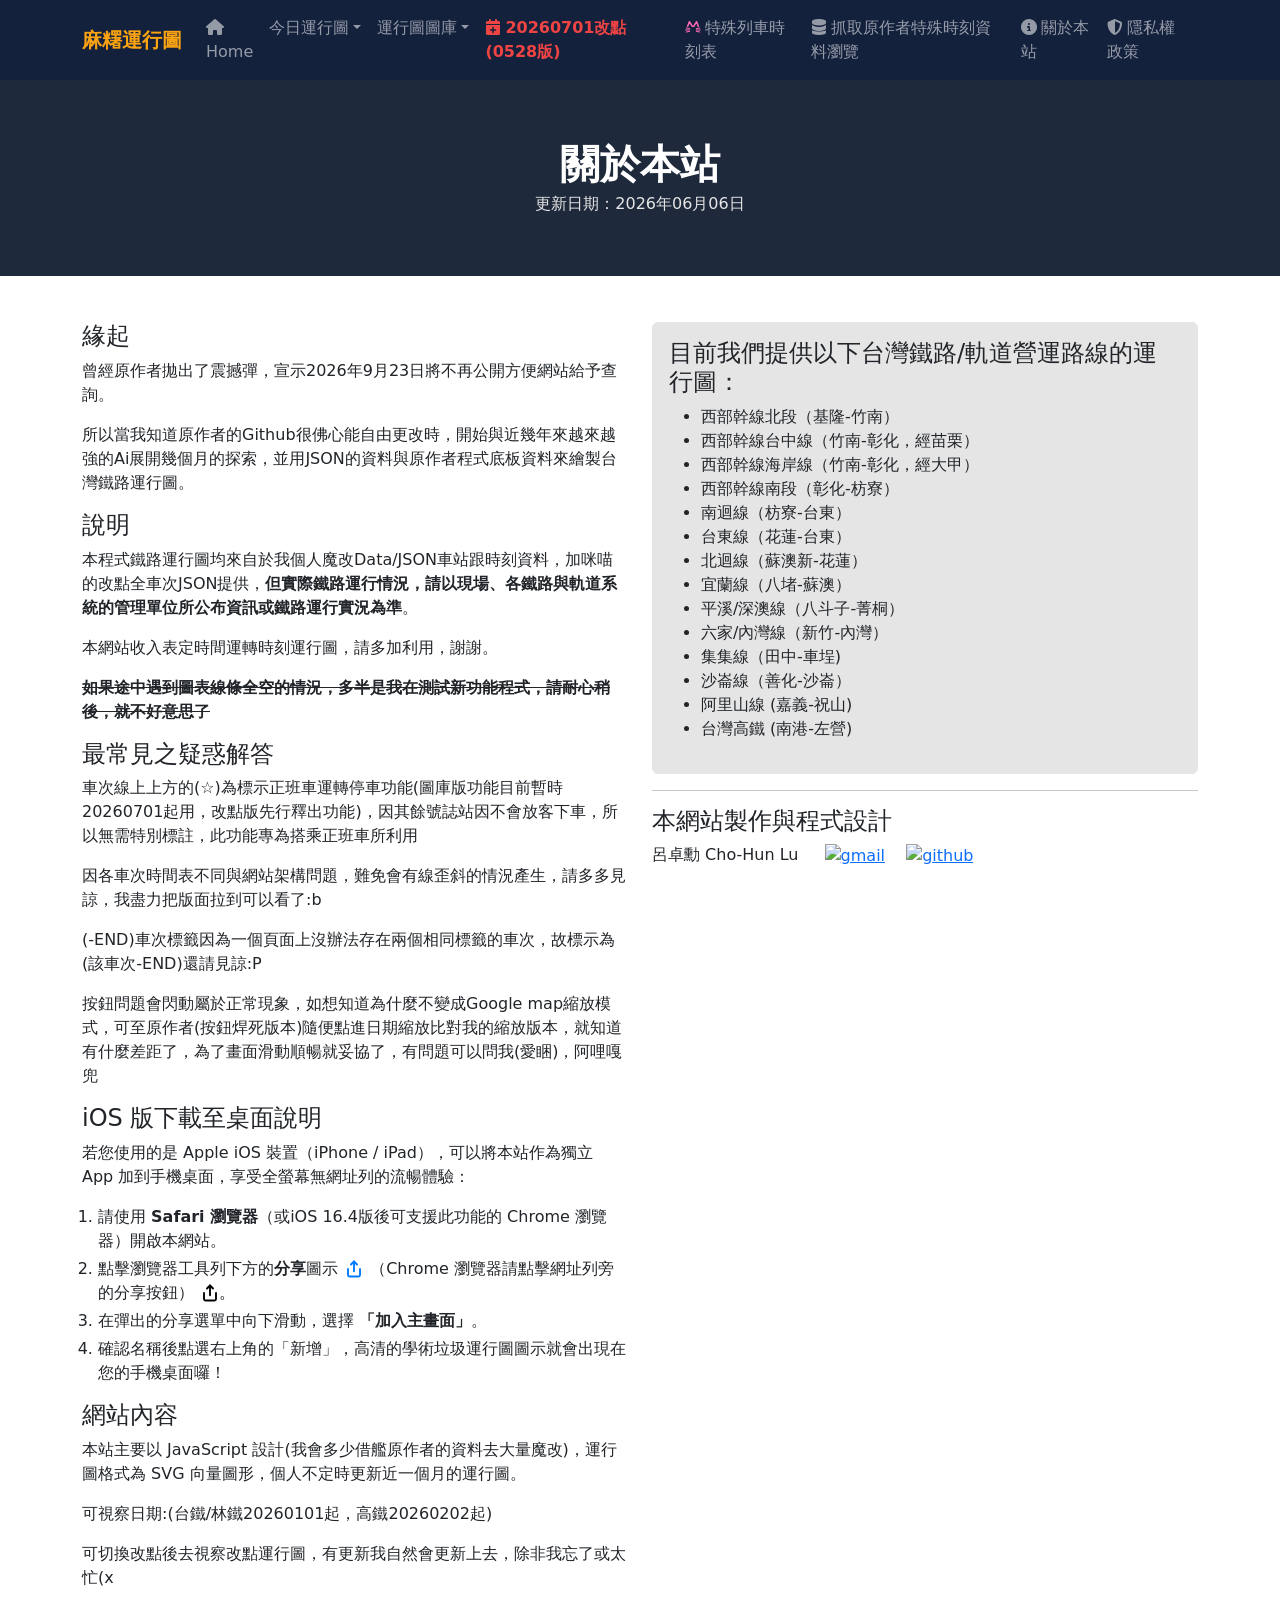
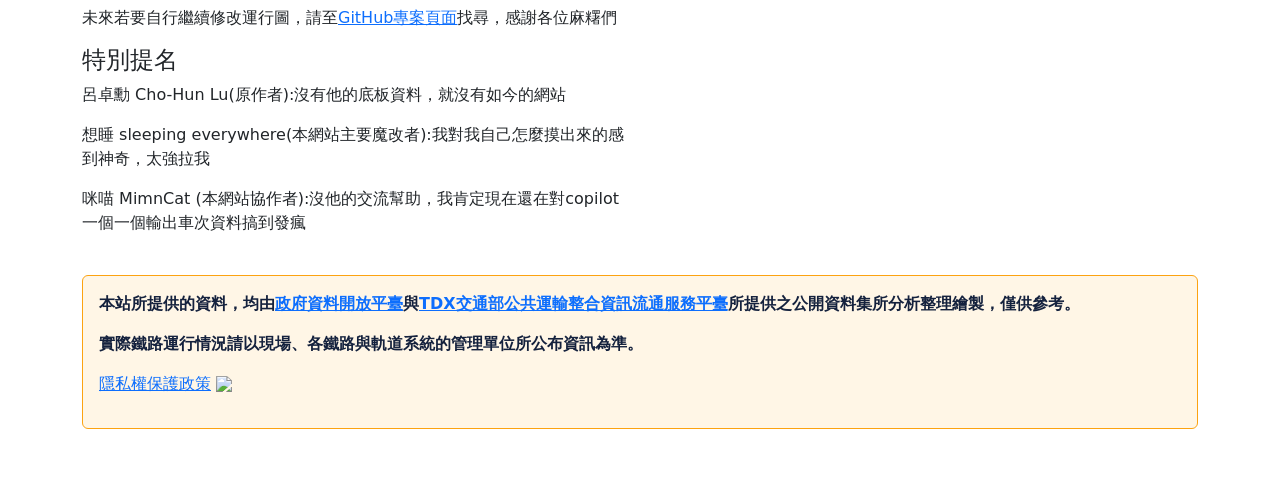
==== about.html @ 8df53e76 "關於本站修改" ====
<!DOCTYPE html>
<html lang="zh-tw">

<head>
    <title id="web_name"></title>
    <meta charset="UTF-8">
    <meta name="viewport" content="width=device-width, initial-scale=1.0">
    <meta name="description" content="" />
    <meta name="keywords" content="" />
    <meta name="robots" content="index,follow" />
    <meta name="author" content="呂卓勳 Cho Husn Lu" />
    <link rel="Shortcut Icon" type="image/x-icon" href="favicon.ico" />
    <link rel="stylesheet" href="https://cdn.jsdelivr.net/npm/bootstrap@5.3.3/dist/css/bootstrap.min.css">
    <link rel="stylesheet" href="https://cdnjs.cloudflare.com/ajax/libs/font-awesome/6.5.2/css/all.min.css">
    <link rel="stylesheet" href="css/web.css">

    <style>
        /* ==========================================
           🌟 首頁版面調整 (VS Code 完美樣式)
           ========================================== */
        
        /* 1. 修正深藍色區塊高度，讓它俐落不佔空間 */
        .hero-section {
            background-color: #1e293b; 
            color: white;
            padding: 60px 0; /* 完美控制上下高度 */
            margin-bottom: 30px;
        }

        /* 2. 區塊標題樣式優化 */
        .section-heading {
            color: #475569;
            border-bottom: 2px solid #e2e8f0;
            padding-bottom: 8px;
            margin-bottom: 16px;
            margin-top: 30px;
            font-size: 1.15rem;
            font-weight: bold;
        }

        /* 3. 卡片滑鼠移入時的浮動特效 */
        .line-card {
            transition: transform 0.2s ease, box-shadow 0.2s ease;
        }
        .line-card:hover {
            transform: translateY(-3px);
            box-shadow: 0 6px 12px rgba(0,0,0,0.1);
        }
    </style>
</head>

<body style="padding-top: 56px;">

    <navbar></navbar>

    <div class="hero-section">
        <div class="container text-center">
            <h1 class="fw-bold mb-1">關於本站</h1>
            <p class="text-muted mb-0">更新日期：2026年06月06日</p>
        </div>
    </div>

    <div class="container py-3 pb-5">
        <div class="row text-start">
            <div class="col-sm-6">
                <h4>緣起</h4>
                <p>曾經原作者拋出了震撼彈，宣示2026年9月23日將不再公開方便網站給予查詢。</p>
                <p>所以當我知道原作者的Github很佛心能自由更改時，開始與近幾年來越來越強的Ai展開幾個月的探索，並用JSON的資料與原作者程式底板資料來繪製台灣鐵路運行圖。</p>
                
                <h4>說明</h4>
                <p>本程式鐵路運行圖均來自於我個人魔改Data/JSON車站跟時刻資料，加咪喵的改點全車次JSON提供，<b>但實際鐵路運行情況，請以現場、各鐵路與軌道系統的管理單位所公布資訊或鐵路運行實況為準</b>。</p>
                <p>本網站收入表定時間運轉時刻運行圖，請多加利用，謝謝。</p> 
                <p><b><s>如果途中遇到圖表線條全空的情況，多半是我在測試新功能程式，請耐心稍後，就不好意思了</s></b></p> 
                
                <h4>最常見之疑惑解答</h4>
                <p>車次線上上方的(☆)為標示正班車運轉停車功能(圖庫版功能目前暫時20260701起用，改點版先行釋出功能)，因其餘號誌站因不會放客下車，所以無需特別標註，此功能專為搭乘正班車所利用<p>
                <p>因各車次時間表不同與網站架構問題，難免會有線歪斜的情況產生，請多多見諒，我盡力把版面拉到可以看了:b</p>
                <p>(-END)車次標籤因為一個頁面上沒辦法存在兩個相同標籤的車次，故標示為(該車次-END)還請見諒:P</p>
                <p>按鈕問題會閃動屬於正常現象，如想知道為什麼不變成Google map縮放模式，可至原作者(按鈕焊死版本)隨便點進日期縮放比對我的縮放版本，就知道有什麼差距了，為了畫面滑動順暢就妥協了，有問題可以問我(愛睏)，阿哩嘎兜</p>

                <h4>iOS 版下載至桌面說明</h4>
                <p>若您使用的是 Apple iOS 裝置（iPhone / iPad），可以將本站作為獨立 App 加到手機桌面，享受全螢幕無網址列的流暢體驗：</p>
                <ol class="ps-3 mb-3">
                    <li class="mb-1">請使用 <b>Safari 瀏覽器</b>（或iOS 16.4版後可支援此功能的 Chrome 瀏覽器）開啟本網站。</li>
                    <li class="mb-1">點擊瀏覽器工具列下方的<b>分享</b>圖示
                        <span style="color: #007AFF; margin: 0 2px;">
                            <svg xmlns="http://www.w3.org/2000/svg" width="18" height="18" viewBox="0 0 24 24" fill="none" stroke="currentColor" stroke-width="2.5" stroke-linecap="round" stroke-linejoin="round" style="vertical-align: text-bottom;">
                                <path d="M4 12v8a2 2 0 0 0 2 2h12a2 2 0 0 0 2-2v-8"></path>
                                <polyline points="16 6 12 2 8 6"></polyline>
                                <line x1="12" y1="2" x2="12" y2="15"></line>
                            </svg>
                        </span>（Chrome 瀏覽器請點擊網址列旁的分享按鈕）<span style="color: hsl(0, 0%, 0%); margin: 0 2px;">
                            <svg xmlns="http://www.w3.org/2000/svg" width="18" height="18" viewBox="0 0 24 24" fill="none" stroke="currentColor" stroke-width="2.5" stroke-linecap="round" stroke-linejoin="round" style="vertical-align: text-bottom;">
                                <path d="M4 12v8a2 2 0 0 0 2 2h12a2 2 0 0 0 2-2v-8"></path>
                                <polyline points="16 6 12 2 8 6"></polyline>
                                <line x1="12" y1="2" x2="12" y2="15"></line>
                            </svg>。
                    </li>
                    <li class="mb-1">在彈出的分享選單中向下滑動，選擇 <b>「加入主畫面」</b>。</li>
                    <li>確認名稱後點選右上角的「新增」，高清的學術垃圾運行圖圖示就會出現在您的手機桌面囉！</li>
                </ol>

                <h4>網站內容</h4>
                <p>本站主要以 JavaScript 設計(我會多少借艦原作者的資料去大量魔改)，運行圖格式為 SVG 向量圖形，個人不定時更新近一個月的運行圖。</p>
                <p>可視察日期:(台鐵/林鐵20260101起，高鐵20260202起)</p>
                <p>可切換改點後去視察改點運行圖，有更新我自然會更新上去，除非我忘了或太忙(x</p>
                <p>未來若要自行繼續修改運行圖，請至<a href="https://github.com/mochi-artist/artist/" target="_blank">GitHub專案頁面</a>找尋，感謝各位麻糬們</p>
                
                <h4>特別提名</h4>
                <p>呂卓勳 Cho-Hun Lu(原作者):沒有他的底板資料，就沒有如今的網站</p>
                <p>想睡 sleeping everywhere(本網站主要魔改者):我對我自己怎麼摸出來的感到神奇，太強拉我 </p>
                <p>咪喵 MimnCat (本網站協作者):沒他的交流幫助，我肯定現在還在對copilot一個一個輸出車次資料搞到發瘋 </p>
            </div>
            
            <div class="col-sm-6">
                <div class="border rounded p-3" style="background-color: #e5e5e5; border-color: #e5e5e5 !important;">
                    <h4>目前我們提供以下台灣鐵路/軌道營運路線的運行圖：</h4>
                    <ul>
                        <li>西部幹線北段（基隆-竹南）</li>
                        <li>西部幹線台中線（竹南-彰化，經苗栗）</li>
                        <li>西部幹線海岸線（竹南-彰化，經大甲）</li>
                        <li>西部幹線南段（彰化-枋寮）</li>
                        <li>南迴線（枋寮-台東）</li>
                        <li>台東線（花蓮-台東）</li>
                        <li>北迴線（蘇澳新-花蓮）</li>
                        <li>宜蘭線（八堵-蘇澳）</li>
                        <li>平溪/深澳線（八斗子-菁桐）</li>
                        <li>六家/內灣線（新竹-內灣）</li>
                        <li>集集線（田中-車埕)</li>
                        <li>沙崙線（善化-沙崙）</li>
                        <li>阿里山線 (嘉義-祝山)</li>
                        <li>台灣高鐵 (南港-左營)</li> 
                    </ul>
                </div>
                <hr>
                <h4>本網站製作與程式設計</h4>
                <p>呂卓勳 Cho-Hun Lu &emsp;
                    <a href="mailto:billy1125@gmail.com" target="_blank"><img src="images/gmail.png" alt="gmail" width="25"></a>&emsp;
                    <a href="https://github.com/billy1125" target="_blank"><img src="images/github.png" alt="github" width="25"></a>&emsp;
                </p>
            </div>
        </div>
        <br>
        <footer class="alert alert-warning" role="alert"></footer>
    </div>
</body>

<script src="https://ajax.googleapis.com/ajax/libs/jquery/3.7.1/jquery.min.js"></script>
<script src="https://cdn.jsdelivr.net/npm/bootstrap@5.3.3/dist/js/bootstrap.bundle.min.js"></script>
<script src="js/config.js"></script>

<script type="text/javascript">
    $(document).ready(function () {
        $('#web_name').append(web_name)
        $("meta[name='description']").attr("content", description)
        $("meta[name='keywords']").attr("content", keywords)
        $('footer').append(footer)
        $("navbar").load("navbar.html")
    })
</script>

</html>
---- css/web.css ----
.hero-section {
    padding: 3.5rem 1rem;
    margin-top: 1.5rem;
    background: #14213d;
}

.hero-section h1 {
    color: #ffffff;
}

.hero-section .text-muted {
    color: #e5e5e5 !important;
}

/* ── Navbar ── */
.navbar.navbar-dark {
    background-color: #14213d !important;
}

.navbar .navbar-brand {
    color: #fca311 !important;
    font-weight: 700;
}

.navbar .navbar-brand:hover {
    color: #e09200 !important;
}

.dropdown-item:hover,
.dropdown-item:focus {
    background-color: rgba(252, 163, 17, 0.12);
    color: #14213d;
}

.dropdown-menu {
    border-color: #e5e5e5;
}

hr.dropdown-divider {
    border-color: #e5e5e5;
}

/* ── Footer alert ── */
footer.alert-warning {
    background-color: rgba(252, 163, 17, 0.1);
    border-color: #fca311;
    color: #14213d;
}

/* ── Section heading ── */
.section-heading {
    display: flex;
    align-items: center;
    gap: 0.6rem;
    font-size: 0.9rem;
    font-weight: 700;
    letter-spacing: 0.05em;
    color: #14213d;
    text-transform: uppercase;
    margin: 2rem 0 0.75rem;
}

.section-heading::after {
    content: '';
    flex: 1;
    height: 1px;
    background: #e5e5e5;
}

/* ── Line cards (index.html) ── */
.line-card {
    border: 1px solid #e5e5e5;
    border-radius: 10px;
    box-shadow: 0 1px 4px rgba(0, 0, 0, 0.06);
    transition: transform 0.15s ease, box-shadow 0.15s ease;
    height: 100%;
}

.line-card:hover {
    transform: translateY(-3px);
    box-shadow: 0 6px 18px rgba(20, 33, 61, 0.15);
}

.line-card .card-body {
    padding: 0.85rem 0.85rem 0.5rem;
}

.line-name {
    font-weight: 600;
    font-size: 0.95rem;
    margin-bottom: 0.15rem;
    color: #14213d;
}

.line-stations {
    font-size: 0.75rem;
    color: #adb5bd;
    margin: 0;
}

.line-card .card-footer {
    background: transparent;
    border-top: 1px solid #e5e5e5;
    padding: 0.6rem 0.85rem;
    display: flex;
    gap: 0.4rem;
}

.btn-today {
    font-size: 0.8rem;
    padding: 0.3rem 0;
    background-color: #fca311;
    border-color: #fca311;
    color: #000000;
}

.btn-today:hover,
.btn-today:focus {
    background-color: #e09200;
    border-color: #e09200;
    color: #000000;
}

.btn-archive {
    font-size: 0.8rem;
    padding: 0.3rem 0;
    background-color: transparent;
    border-color: #14213d;
    color: #14213d;
}

.btn-archive:hover,
.btn-archive:focus {
    background-color: #14213d;
    border-color: #14213d;
    color: #ffffff;
}

/* ── Calendar (lines.html) ── */
.calendar-grid {
    display: grid;
    grid-template-columns: repeat(7, 1fr);
    gap: 4px;
    max-width: 420px;
    margin: 0 auto 0.5rem;
}

.cal-weekday {
    font-size: 0.78rem;
    font-weight: 700;
    color: #14213d;
    text-align: center;
    padding: 4px 0 8px;
}

.cal-day {
    display: flex;
    align-items: center;
    justify-content: center;
    height: 52px;
}

.cal-link {
    display: flex;
    align-items: center;
    justify-content: center;
    width: 42px;
    height: 42px;
    border-radius: 50%;
    background: #fca311;
    color: #000000;
    font-weight: 600;
    font-size: 0.88rem;
    text-decoration: none;
    transition: background 0.15s, color 0.15s;
}

.cal-link:hover {
    background: #e09200;
    color: #000000;
}

.cal-no-data {
    font-size: 0.88rem;
    color: #adb5bd;
}

.cal-link.is-today {
    background: #14213d;
    color: #ffffff;
}

.cal-link.is-today:hover {
    background: #1d2d4f;
    color: #ffffff;
}

.cal-no-data.is-today {
    display: flex;
    align-items: center;
    justify-content: center;
    width: 42px;
    height: 42px;
    border-radius: 50%;
    background: #14213d;
    color: #ffffff;
    font-weight: 600;
    font-size: 0.88rem;
}

/* Bootstrap 5 移除了 .jumbotron，補回相同樣式 */
.jumbotron {
    padding: 4rem 2rem;
    margin-bottom: 2rem;
    background-color: #e9ecef;
    border-radius: 0.3rem;
}
@media (min-width: 576px) {
    .jumbotron {
        padding: 6rem 6rem;
    }
}

#search_form {
    z-index: 10;
    position: fixed;
    /*固定在網頁上不隨卷軸移動，若要隨卷軸移動用absolute*/
    bottom: 1%;
    /*設置垂直位置*/
    left: 1%;
    /*設置水平位置，依所放的內容多寡需要自行手動調整*/
    background: #F9FFE87F;
    /*背景顏色*/
    padding: 10px 20px;
    border-radius: 5px;
    /*圓角*/
    -moz-border-radius: 5px;
    -webkit-border-radius: 5px;
    width: 100%;
}

.popup {
    position: fixed;
    top: 0;
    left: 0;
    width: 100%;
    height: 100%;
    z-index: 16;
    display: -ms-flexbox;
    display: flex;
    -ms-flex-align: center;
    align-items: center;


    background-color: #000000;
    /* filter: alter(opacity=10); */
    opacity: 0.5;
}

.msg {
    width: 100%;
    max-width: 500px;
    padding: 15px;
    margin: auto;
    z-index: 16;

}
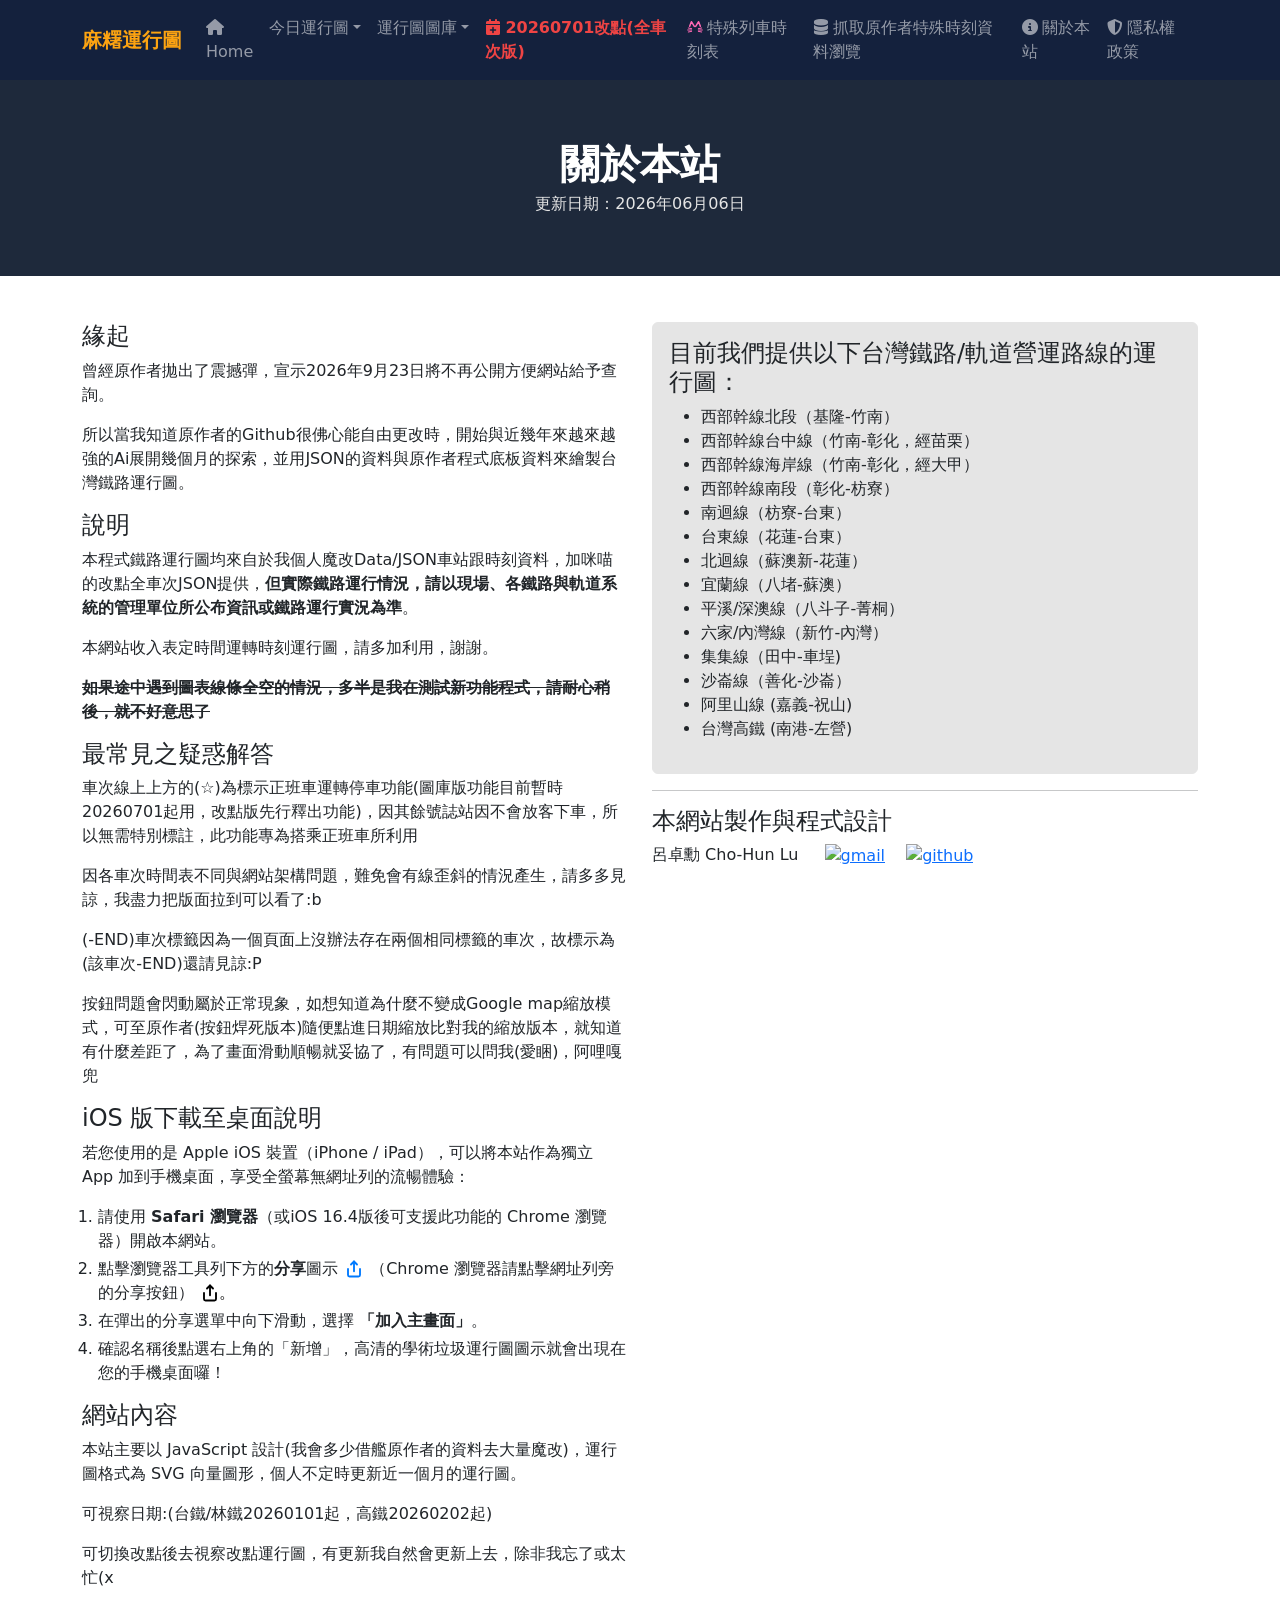
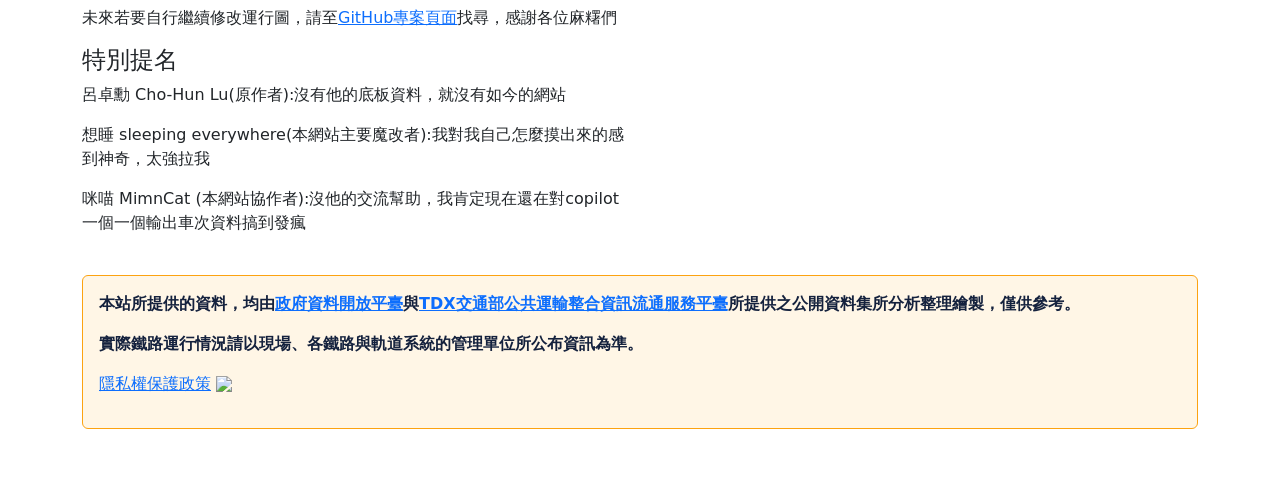
==== commit f8a523f8: "關於本站修改 Replaced favicon link with new icon links." ====
--- a/about.html
+++ b/about.html
@@ -9,7 +9,8 @@
     <meta name="keywords" content="" />
     <meta name="robots" content="index,follow" />
     <meta name="author" content="呂卓勳 Cho Husn Lu" />
-    <link rel="Shortcut Icon" type="image/x-icon" href="favicon.ico" />
+    <link rel="icon" type="image/jpeg" href="icons/mochi.jpg" />
+    <link rel="apple-touch-icon" href="icons/icon-192.png">
     <link rel="stylesheet" href="https://cdn.jsdelivr.net/npm/bootstrap@5.3.3/dist/css/bootstrap.min.css">
     <link rel="stylesheet" href="https://cdnjs.cloudflare.com/ajax/libs/font-awesome/6.5.2/css/all.min.css">
     <link rel="stylesheet" href="css/web.css">
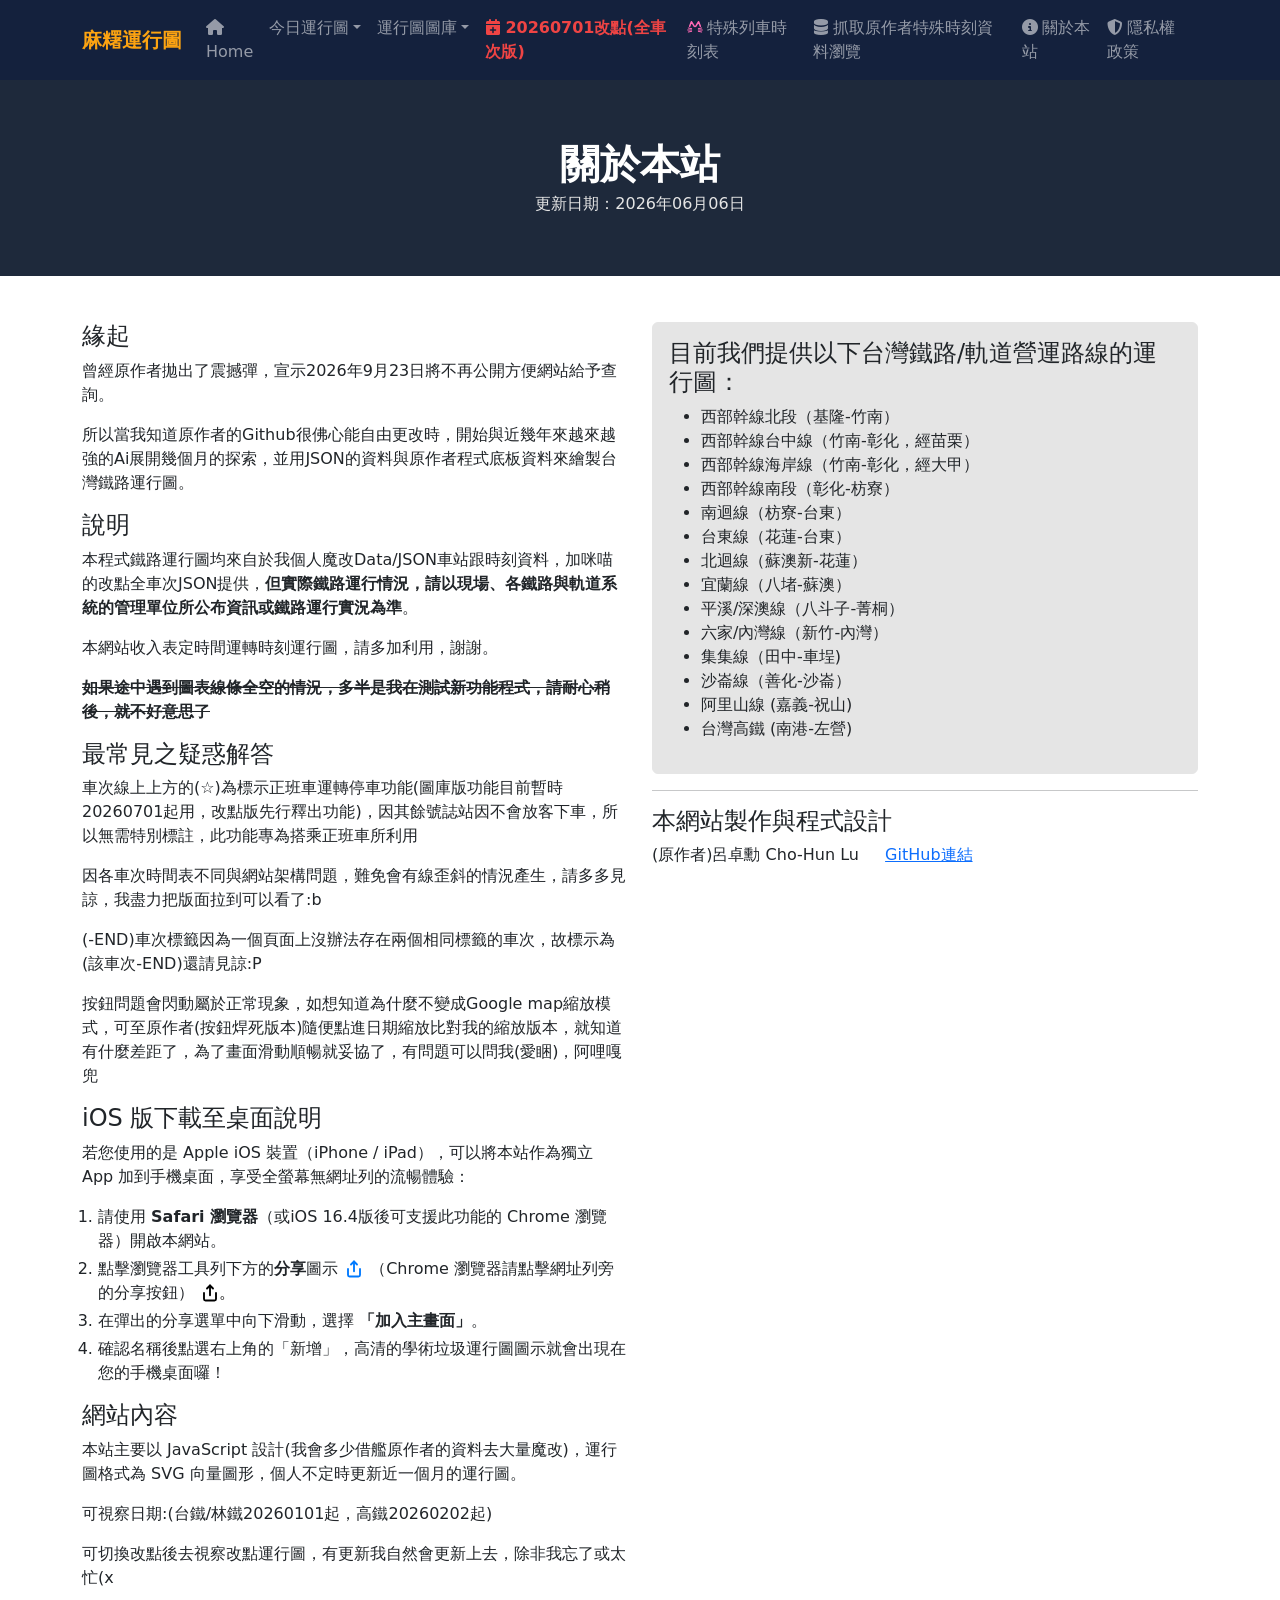
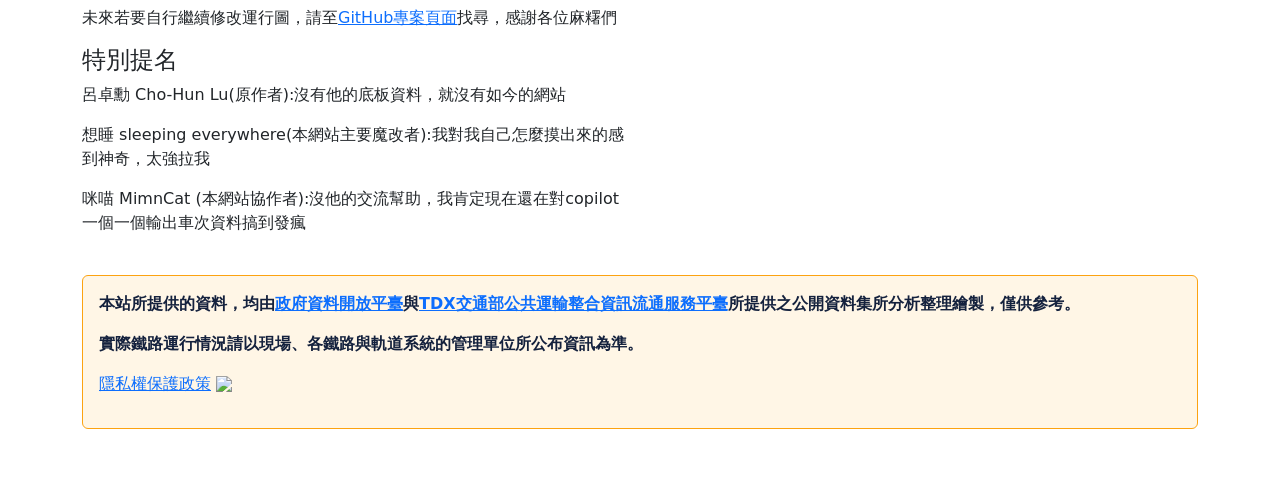
==== commit da798e8b: "關於本站修改" ====
--- a/about.html
+++ b/about.html
@@ -135,9 +135,8 @@
                 </div>
                 <hr>
                 <h4>本網站製作與程式設計</h4>
-                <p>呂卓勳 Cho-Hun Lu &emsp;
-                    <a href="mailto:billy1125@gmail.com" target="_blank"><img src="images/gmail.png" alt="gmail" width="25"></a>&emsp;
-                    <a href="https://github.com/billy1125" target="_blank"><img src="images/github.png" alt="github" width="25"></a>&emsp;
+                <p>(原作者)呂卓勳 Cho-Hun Lu &emsp;
+                    <a href="https://github.com/billy1125/billy1125.github.io" target="_blank">GitHub連結</a>
                 </p>
             </div>
         </div>
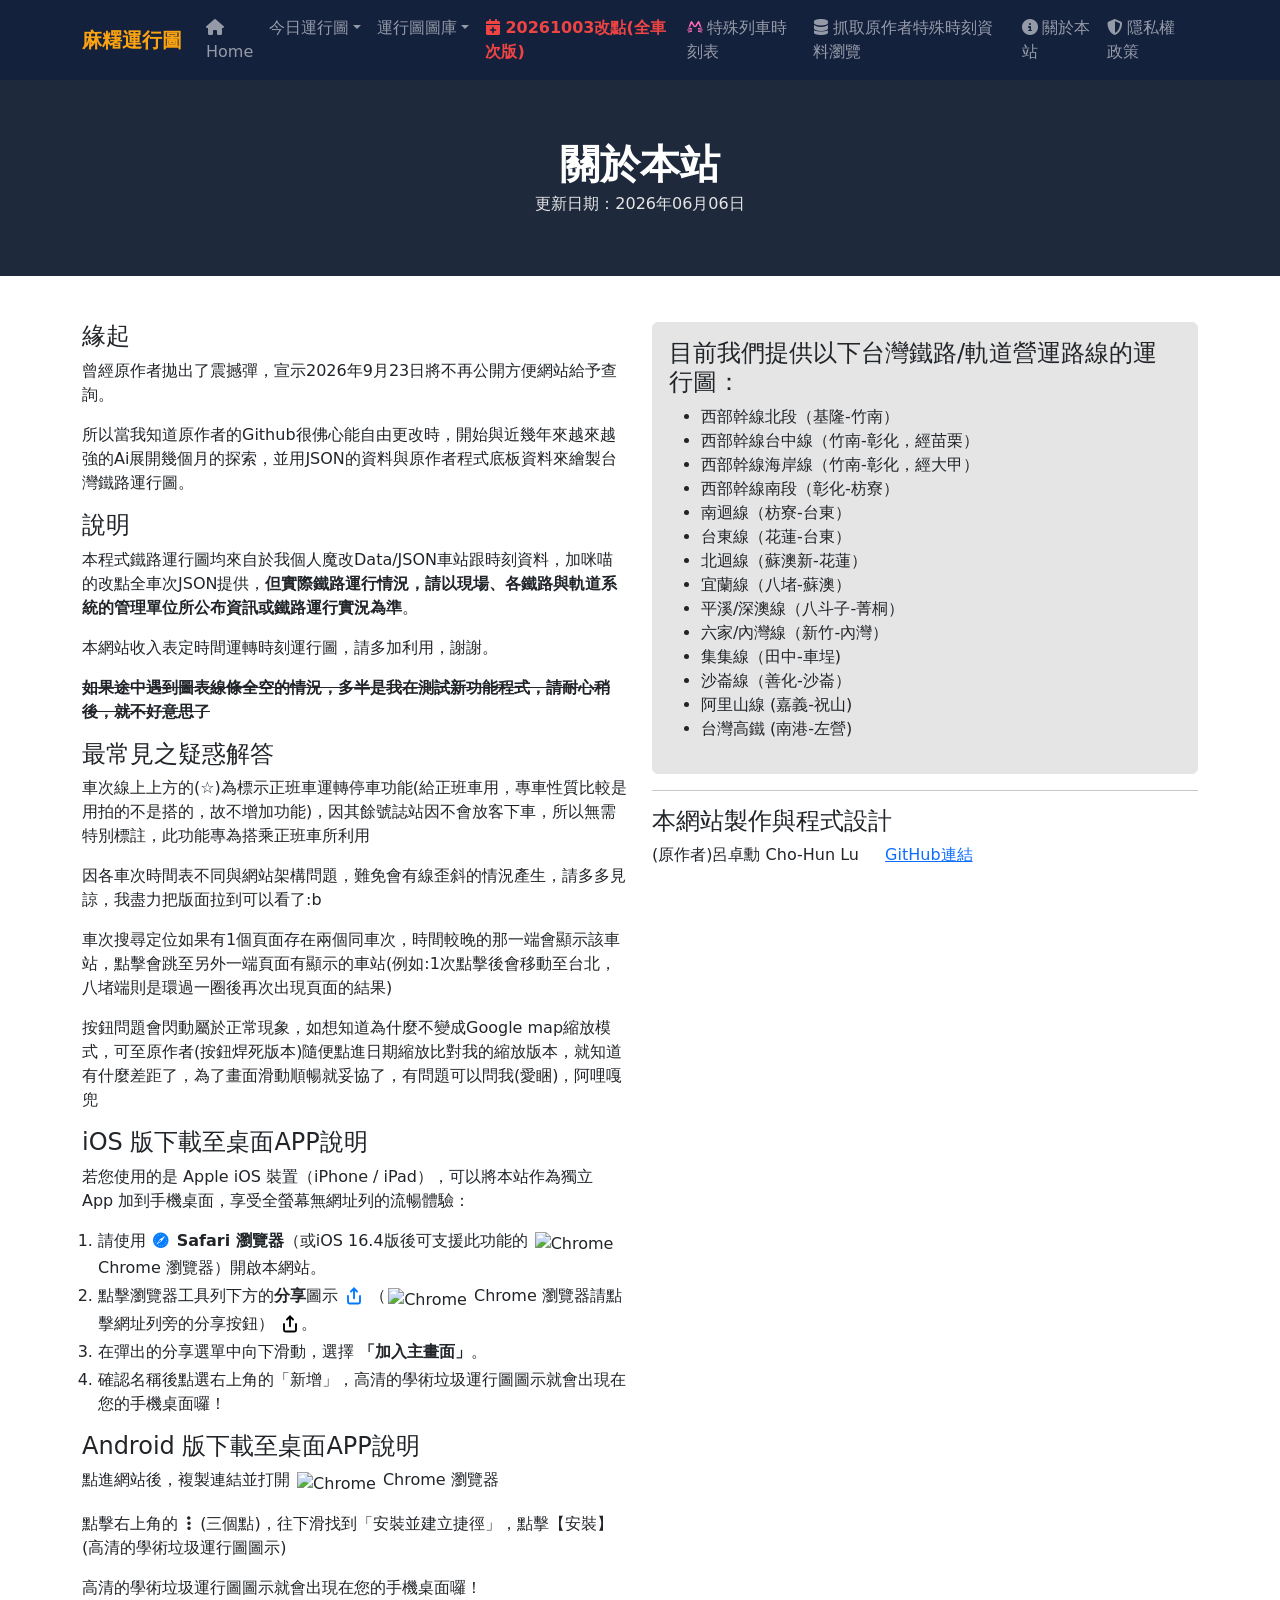
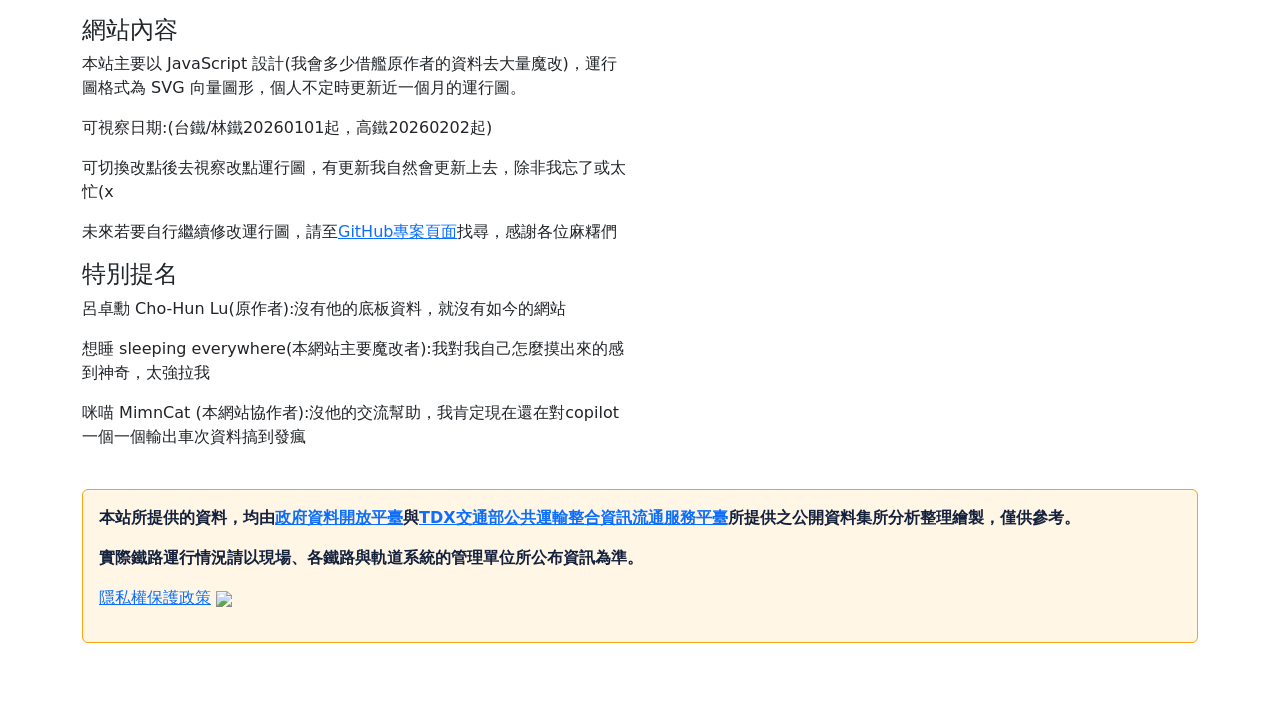
==== commit cb5b3cb8: "關於本站修改" ====
--- a/about.html
+++ b/about.html
@@ -74,32 +74,37 @@
                 <p><b><s>如果途中遇到圖表線條全空的情況，多半是我在測試新功能程式，請耐心稍後，就不好意思了</s></b></p> 
                 
                 <h4>最常見之疑惑解答</h4>
-                <p>車次線上上方的(☆)為標示正班車運轉停車功能(圖庫版功能目前暫時20260701起用，改點版先行釋出功能)，因其餘號誌站因不會放客下車，所以無需特別標註，此功能專為搭乘正班車所利用<p>
+                <p>車次線上上方的(☆)為標示正班車運轉停車功能(給正班車用，專車性質比較是用拍的不是搭的，故不增加功能)，因其餘號誌站因不會放客下車，所以無需特別標註，此功能專為搭乘正班車所利用<p>
                 <p>因各車次時間表不同與網站架構問題，難免會有線歪斜的情況產生，請多多見諒，我盡力把版面拉到可以看了:b</p>
-                <p>(-END)車次標籤因為一個頁面上沒辦法存在兩個相同標籤的車次，故標示為(該車次-END)還請見諒:P</p>
+                <p>車次搜尋定位如果有1個頁面存在兩個同車次，時間較晚的那一端會顯示該車站，點擊會跳至另外一端頁面有顯示的車站(例如:1次點擊後會移動至台北，八堵端則是環過一圈後再次出現頁面的結果)</p>
                 <p>按鈕問題會閃動屬於正常現象，如想知道為什麼不變成Google map縮放模式，可至原作者(按鈕焊死版本)隨便點進日期縮放比對我的縮放版本，就知道有什麼差距了，為了畫面滑動順暢就妥協了，有問題可以問我(愛睏)，阿哩嘎兜</p>
 
-                <h4>iOS 版下載至桌面說明</h4>
-                <p>若您使用的是 Apple iOS 裝置（iPhone / iPad），可以將本站作為獨立 App 加到手機桌面，享受全螢幕無網址列的流暢體驗：</p>
-                <ol class="ps-3 mb-3">
-                    <li class="mb-1">請使用 <b>Safari 瀏覽器</b>（或iOS 16.4版後可支援此功能的 Chrome 瀏覽器）開啟本網站。</li>
-                    <li class="mb-1">點擊瀏覽器工具列下方的<b>分享</b>圖示
-                        <span style="color: #007AFF; margin: 0 2px;">
-                            <svg xmlns="http://www.w3.org/2000/svg" width="18" height="18" viewBox="0 0 24 24" fill="none" stroke="currentColor" stroke-width="2.5" stroke-linecap="round" stroke-linejoin="round" style="vertical-align: text-bottom;">
-                                <path d="M4 12v8a2 2 0 0 0 2 2h12a2 2 0 0 0 2-2v-8"></path>
-                                <polyline points="16 6 12 2 8 6"></polyline>
-                                <line x1="12" y1="2" x2="12" y2="15"></line>
-                            </svg>
-                        </span>（Chrome 瀏覽器請點擊網址列旁的分享按鈕）<span style="color: hsl(0, 0%, 0%); margin: 0 2px;">
-                            <svg xmlns="http://www.w3.org/2000/svg" width="18" height="18" viewBox="0 0 24 24" fill="none" stroke="currentColor" stroke-width="2.5" stroke-linecap="round" stroke-linejoin="round" style="vertical-align: text-bottom;">
-                                <path d="M4 12v8a2 2 0 0 0 2 2h12a2 2 0 0 0 2-2v-8"></path>
-                                <polyline points="16 6 12 2 8 6"></polyline>
-                                <line x1="12" y1="2" x2="12" y2="15"></line>
-                            </svg>。
-                    </li>
-                    <li class="mb-1">在彈出的分享選單中向下滑動，選擇 <b>「加入主畫面」</b>。</li>
-                    <li>確認名稱後點選右上角的「新增」，高清的學術垃圾運行圖圖示就會出現在您的手機桌面囉！</li>
-                </ol>
+                <h4>iOS 版下載至桌面APP說明</h4>
+<p>若您使用的是 Apple iOS 裝置（iPhone / iPad），可以將本站作為獨立 App 加到手機桌面，享受全螢幕無網址列的流暢體驗：</p>
+<ol class="ps-3 mb-3">
+    <li class="mb-1">請使用 <b><i class="fa-brands fa-safari" style="color: #007AFF; margin: 0 2px;"></i> Safari 瀏覽器</b>（或iOS 16.4版後可支援此功能的 <img src="https://upload.wikimedia.org/wikipedia/commons/e/e1/Google_Chrome_icon_%28February_2022%29.svg" alt="Chrome" style="width: 1.2em; height: 1.2em; vertical-align: -0.2em; margin: 0 2px;"> Chrome 瀏覽器）開啟本網站。</li>
+    <li class="mb-1">點擊瀏覽器工具列下方的<b>分享</b>圖示
+        <span style="color: #007AFF; margin: 0 2px;">
+            <svg xmlns="http://www.w3.org/2000/svg" width="18" height="18" viewBox="0 0 24 24" fill="none" stroke="currentColor" stroke-width="2.5" stroke-linecap="round" stroke-linejoin="round" style="vertical-align: text-bottom;">
+                <path d="M4 12v8a2 2 0 0 0 2 2h12a2 2 0 0 0 2-2v-8"></path>
+                <polyline points="16 6 12 2 8 6"></polyline>
+                <line x1="12" y1="2" x2="12" y2="15"></line>
+            </svg>
+        </span>（<img src="https://upload.wikimedia.org/wikipedia/commons/e/e1/Google_Chrome_icon_%28February_2022%29.svg" alt="Chrome" style="width: 1.2em; height: 1.2em; vertical-align: -0.2em; margin: 0 2px;"> Chrome 瀏覽器請點擊網址列旁的分享按鈕）<span style="color: hsl(0, 0%, 0%); margin: 0 2px;">
+            <svg xmlns="http://www.w3.org/2000/svg" width="18" height="18" viewBox="0 0 24 24" fill="none" stroke="currentColor" stroke-width="2.5" stroke-linecap="round" stroke-linejoin="round" style="vertical-align: text-bottom;">
+                <path d="M4 12v8a2 2 0 0 0 2 2h12a2 2 0 0 0 2-2v-8"></path>
+                <polyline points="16 6 12 2 8 6"></polyline>
+                <line x1="12" y1="2" x2="12" y2="15"></line>
+            </svg></span>。
+    </li>
+    <li class="mb-1">在彈出的分享選單中向下滑動，選擇 <b>「加入主畫面」</b>。</li>
+    <li>確認名稱後點選右上角的「新增」，高清的學術垃圾運行圖圖示就會出現在您的手機桌面囉！</li>
+</ol>
+
+                <h4>Android 版下載至桌面APP說明</h4>
+<p>點進網站後，複製連結並打開 <img src="https://upload.wikimedia.org/wikipedia/commons/e/e1/Google_Chrome_icon_%28February_2022%29.svg" alt="Chrome" style="width: 1.2em; height: 1.2em; vertical-align: -0.2em; margin: 0 2px;"> Chrome 瀏覽器</p>
+<p>點擊右上角的 <i class="fa-solid fa-ellipsis-vertical" style="margin: 0 4px;"></i> (三個點)，往下滑找到「安裝並建立捷徑」，點擊【安裝】(高清的學術垃圾運行圖圖示)</p>
+<p>高清的學術垃圾運行圖圖示就會出現在您的手機桌面囉！</p>
 
                 <h4>網站內容</h4>
                 <p>本站主要以 JavaScript 設計(我會多少借艦原作者的資料去大量魔改)，運行圖格式為 SVG 向量圖形，個人不定時更新近一個月的運行圖。</p>
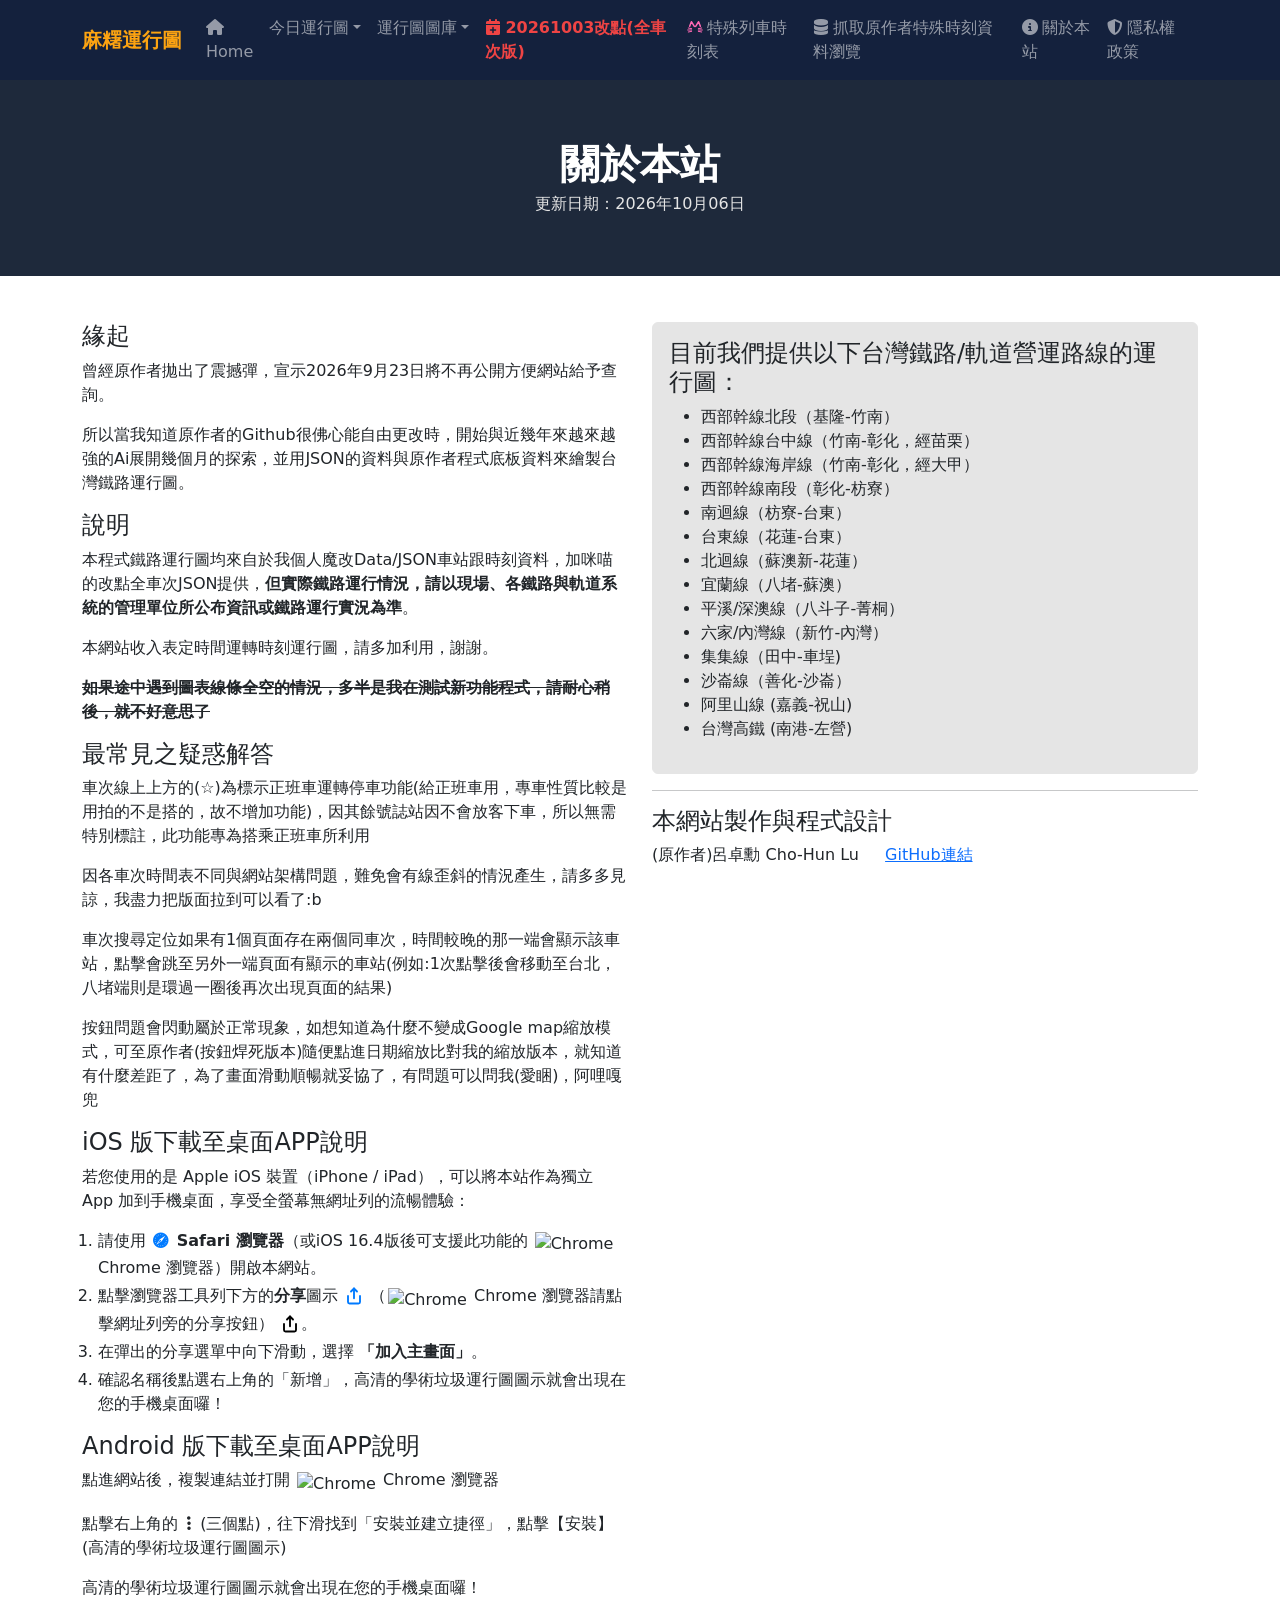
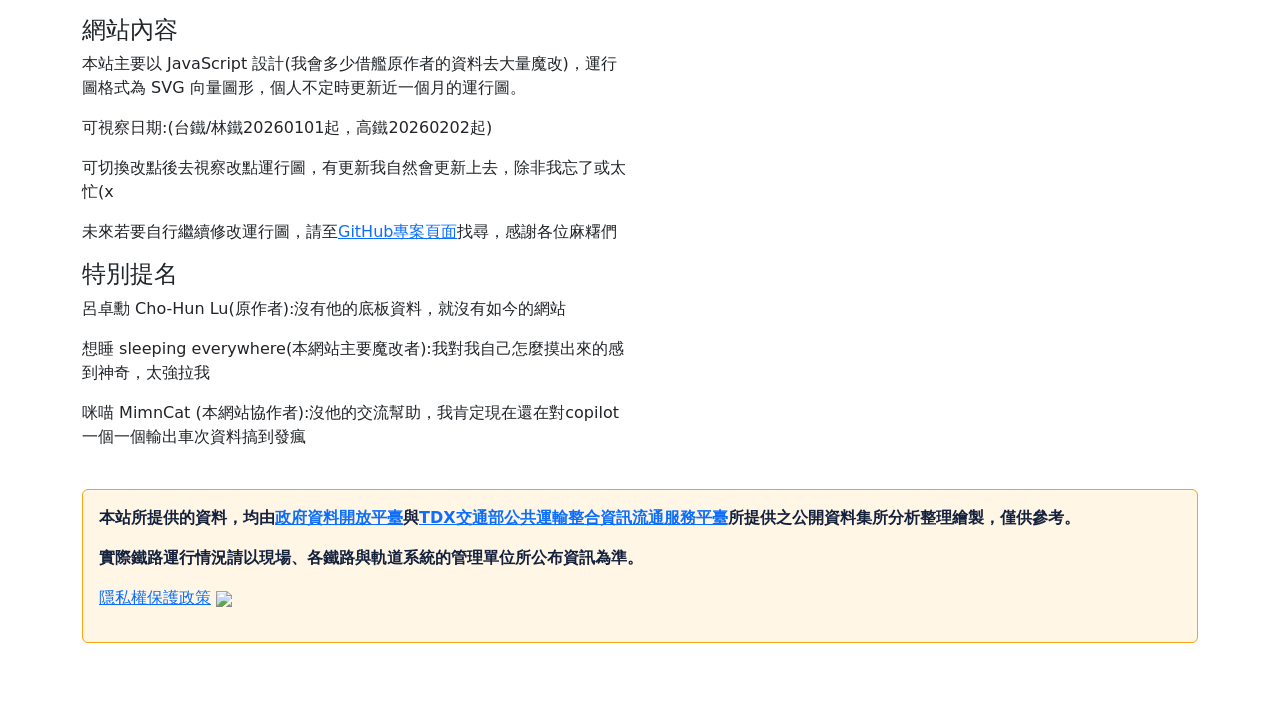
==== commit 995917a1: "關於本站修改" ====
--- a/about.html
+++ b/about.html
@@ -57,7 +57,7 @@
     <div class="hero-section">
         <div class="container text-center">
             <h1 class="fw-bold mb-1">關於本站</h1>
-            <p class="text-muted mb-0">更新日期：2026年06月06日</p>
+            <p class="text-muted mb-0">更新日期：2026年10月06日</p>
         </div>
     </div>
 
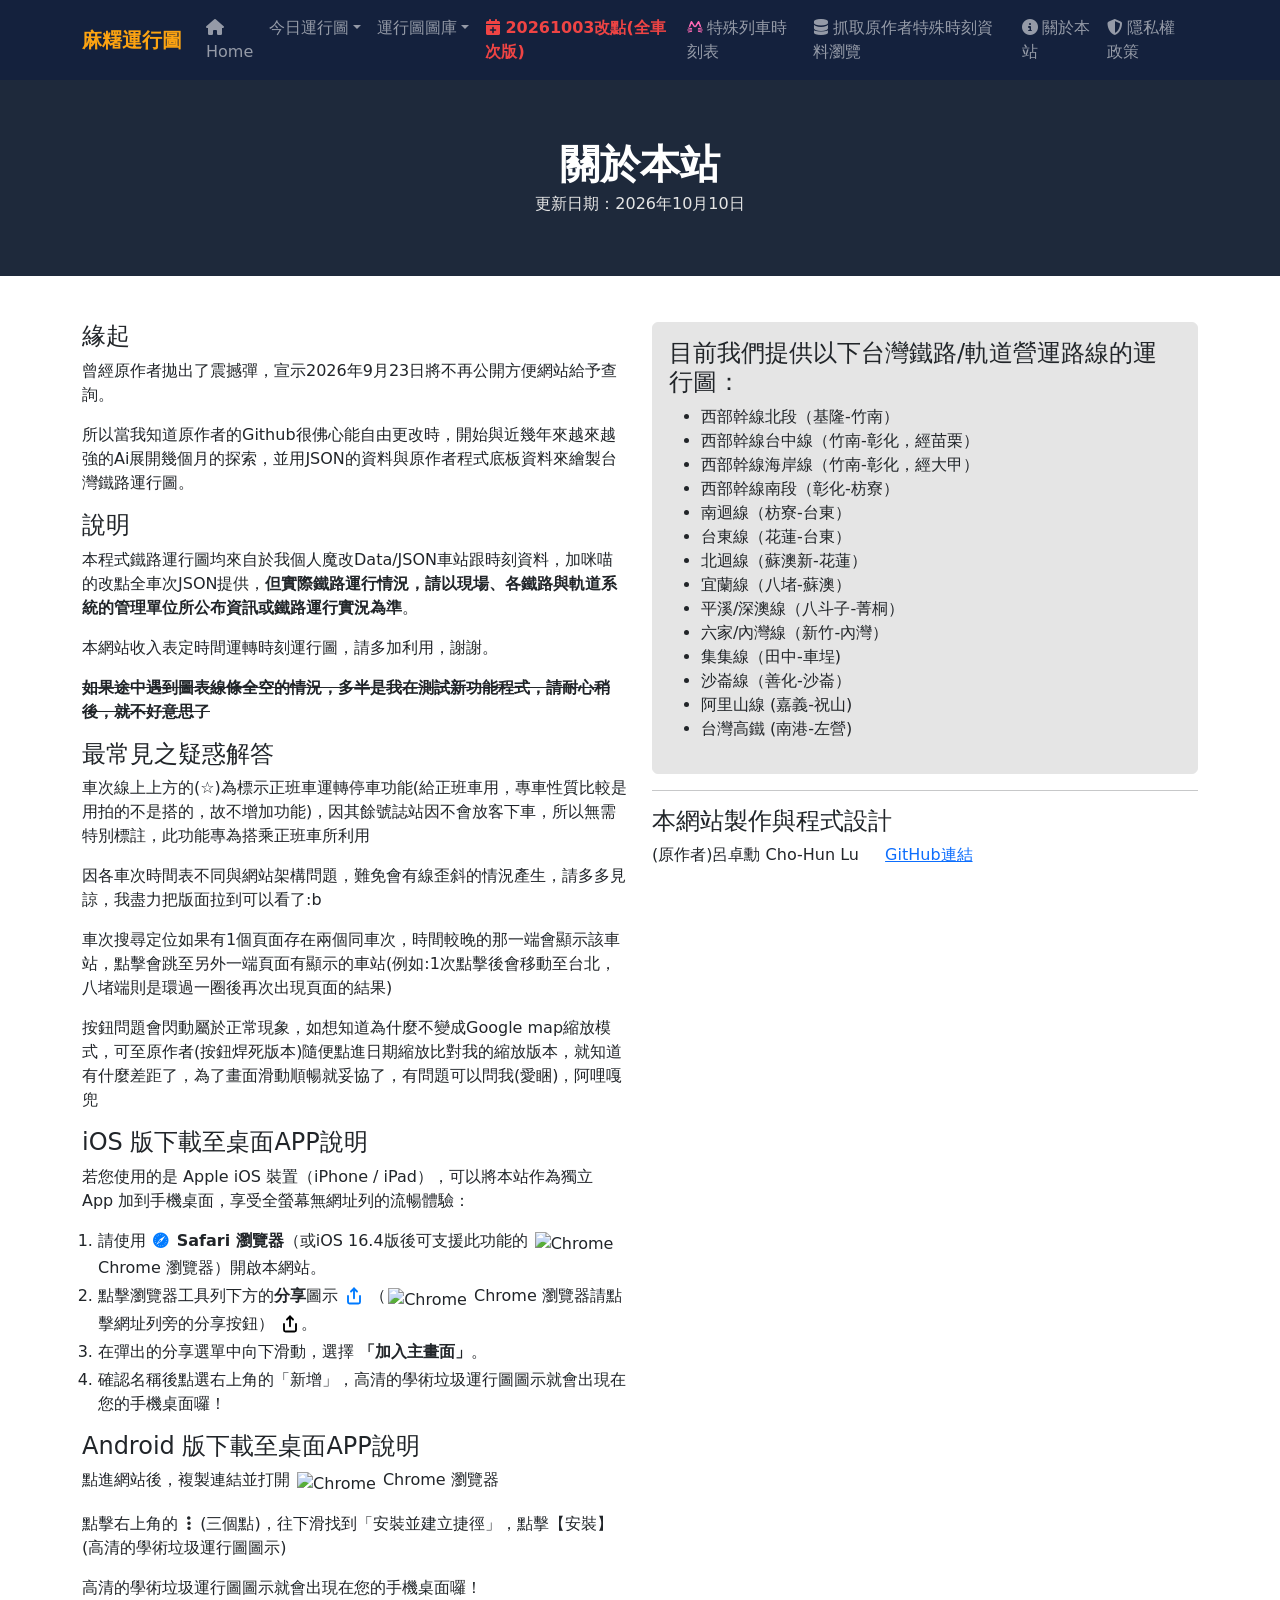
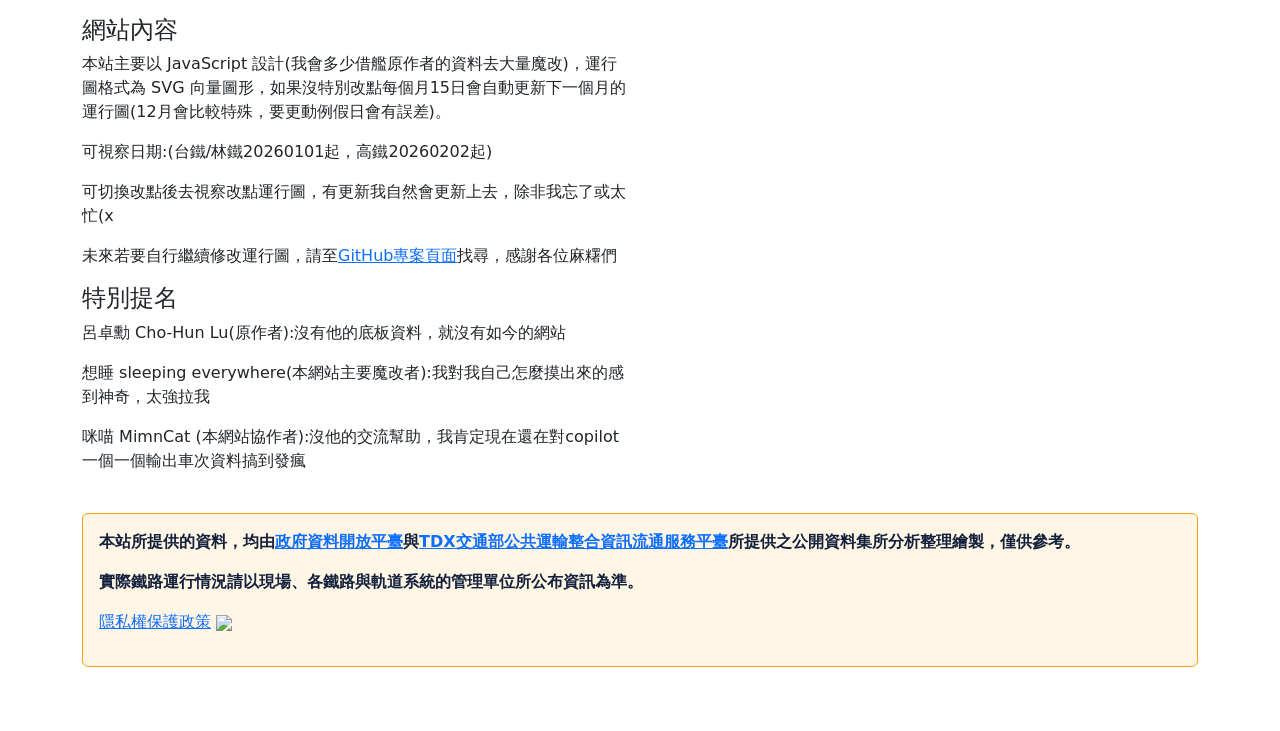
==== commit 343ac5cc: "關於本站修改" ====
--- a/about.html
+++ b/about.html
@@ -57,7 +57,7 @@
     <div class="hero-section">
         <div class="container text-center">
             <h1 class="fw-bold mb-1">關於本站</h1>
-            <p class="text-muted mb-0">更新日期：2026年10月06日</p>
+            <p class="text-muted mb-0">更新日期：2026年10月10日</p>
         </div>
     </div>
 
@@ -107,7 +107,7 @@
 <p>高清的學術垃圾運行圖圖示就會出現在您的手機桌面囉！</p>
 
                 <h4>網站內容</h4>
-                <p>本站主要以 JavaScript 設計(我會多少借艦原作者的資料去大量魔改)，運行圖格式為 SVG 向量圖形，個人不定時更新近一個月的運行圖。</p>
+                <p>本站主要以 JavaScript 設計(我會多少借艦原作者的資料去大量魔改)，運行圖格式為 SVG 向量圖形，如果沒特別改點每個月15日會自動更新下一個月的運行圖(12月會比較特殊，要更動例假日會有誤差)。</p>
                 <p>可視察日期:(台鐵/林鐵20260101起，高鐵20260202起)</p>
                 <p>可切換改點後去視察改點運行圖，有更新我自然會更新上去，除非我忘了或太忙(x</p>
                 <p>未來若要自行繼續修改運行圖，請至<a href="https://github.com/mochi-artist/artist/" target="_blank">GitHub專案頁面</a>找尋，感謝各位麻糬們</p>
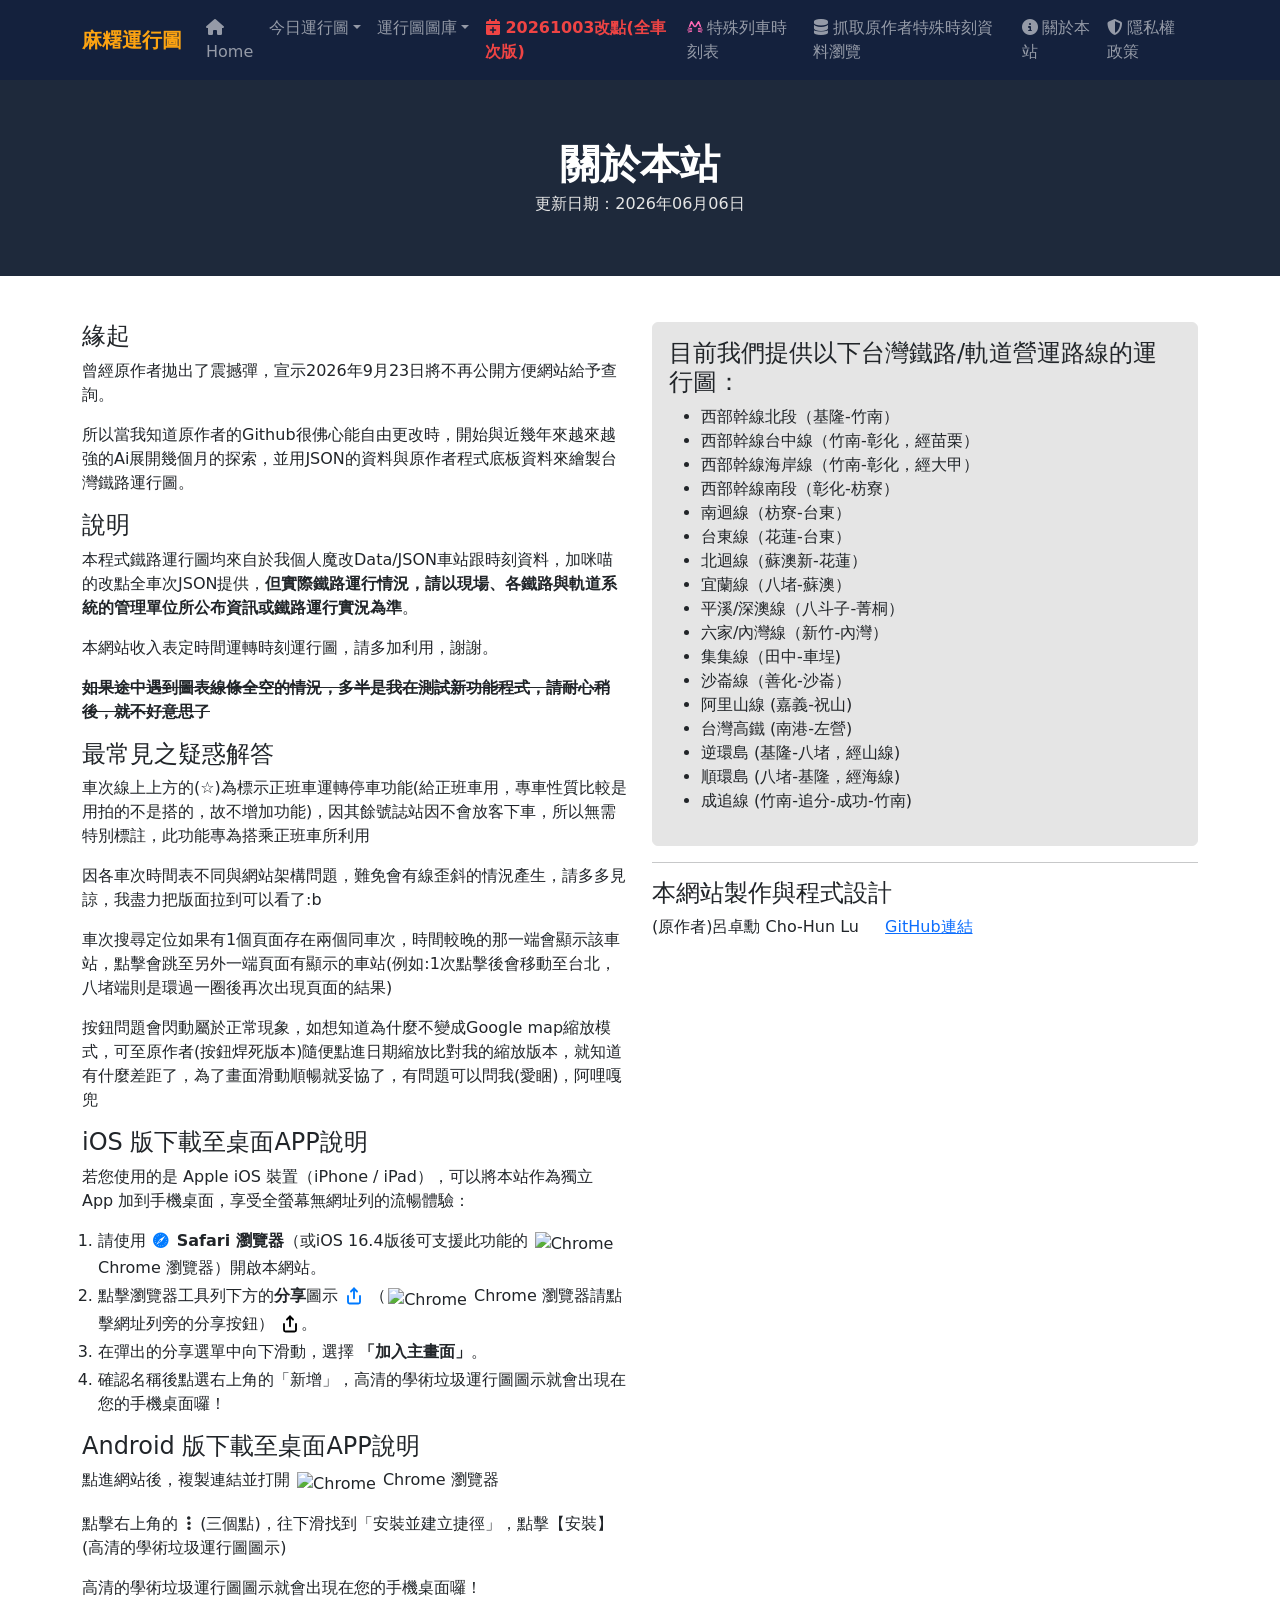
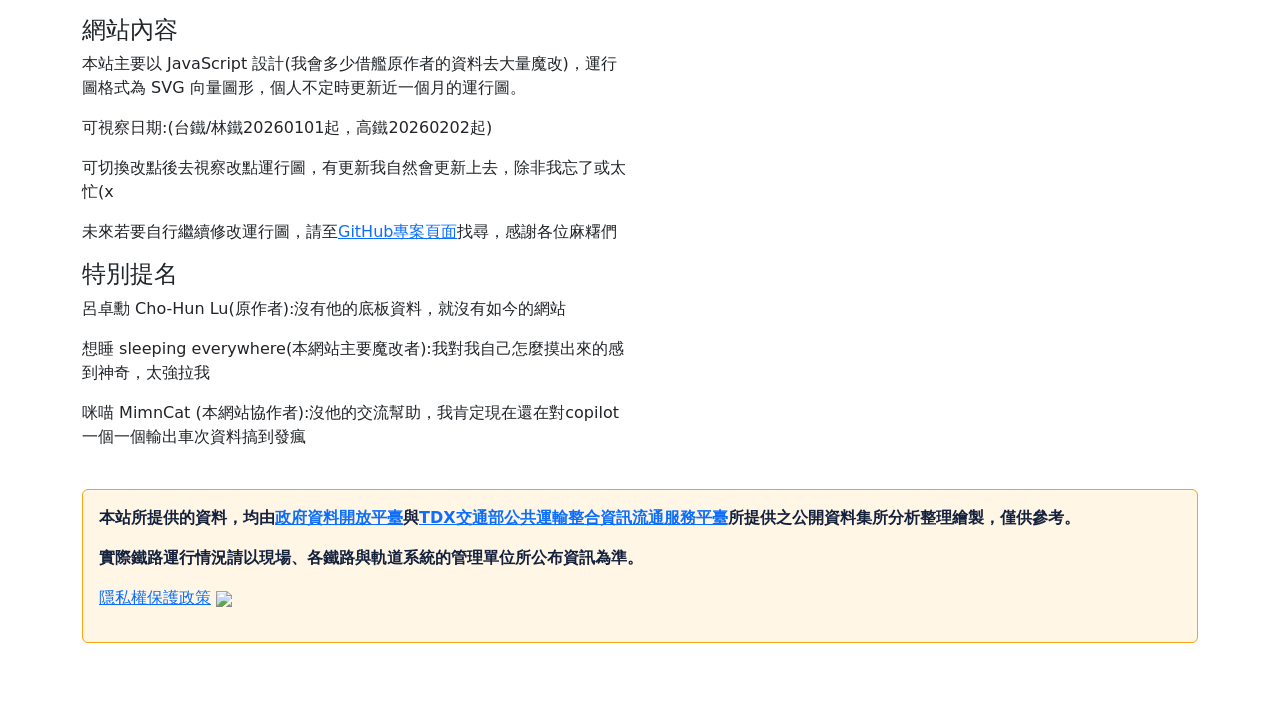
==== commit b915116c: "Add files via upload" ====
--- a/about.html
+++ b/about.html
@@ -57,7 +57,7 @@
     <div class="hero-section">
         <div class="container text-center">
             <h1 class="fw-bold mb-1">關於本站</h1>
-            <p class="text-muted mb-0">更新日期：2026年10月10日</p>
+            <p class="text-muted mb-0">更新日期：2026年06月06日</p>
         </div>
     </div>
 
@@ -107,7 +107,7 @@
 <p>高清的學術垃圾運行圖圖示就會出現在您的手機桌面囉！</p>
 
                 <h4>網站內容</h4>
-                <p>本站主要以 JavaScript 設計(我會多少借艦原作者的資料去大量魔改)，運行圖格式為 SVG 向量圖形，如果沒特別改點每個月15日會自動更新下一個月的運行圖(12月會比較特殊，要更動例假日會有誤差)。</p>
+                <p>本站主要以 JavaScript 設計(我會多少借艦原作者的資料去大量魔改)，運行圖格式為 SVG 向量圖形，個人不定時更新近一個月的運行圖。</p>
                 <p>可視察日期:(台鐵/林鐵20260101起，高鐵20260202起)</p>
                 <p>可切換改點後去視察改點運行圖，有更新我自然會更新上去，除非我忘了或太忙(x</p>
                 <p>未來若要自行繼續修改運行圖，請至<a href="https://github.com/mochi-artist/artist/" target="_blank">GitHub專案頁面</a>找尋，感謝各位麻糬們</p>
@@ -136,6 +136,9 @@
                         <li>沙崙線（善化-沙崙）</li>
                         <li>阿里山線 (嘉義-祝山)</li>
                         <li>台灣高鐵 (南港-左營)</li> 
+                        <li>逆環島 (基隆-八堵，經山線)</li> 
+                        <li>順環島 (八堵-基隆，經海線)</li> 
+                        <li>成追線 (竹南-追分-成功-竹南)</li> 
                     </ul>
                 </div>
                 <hr>
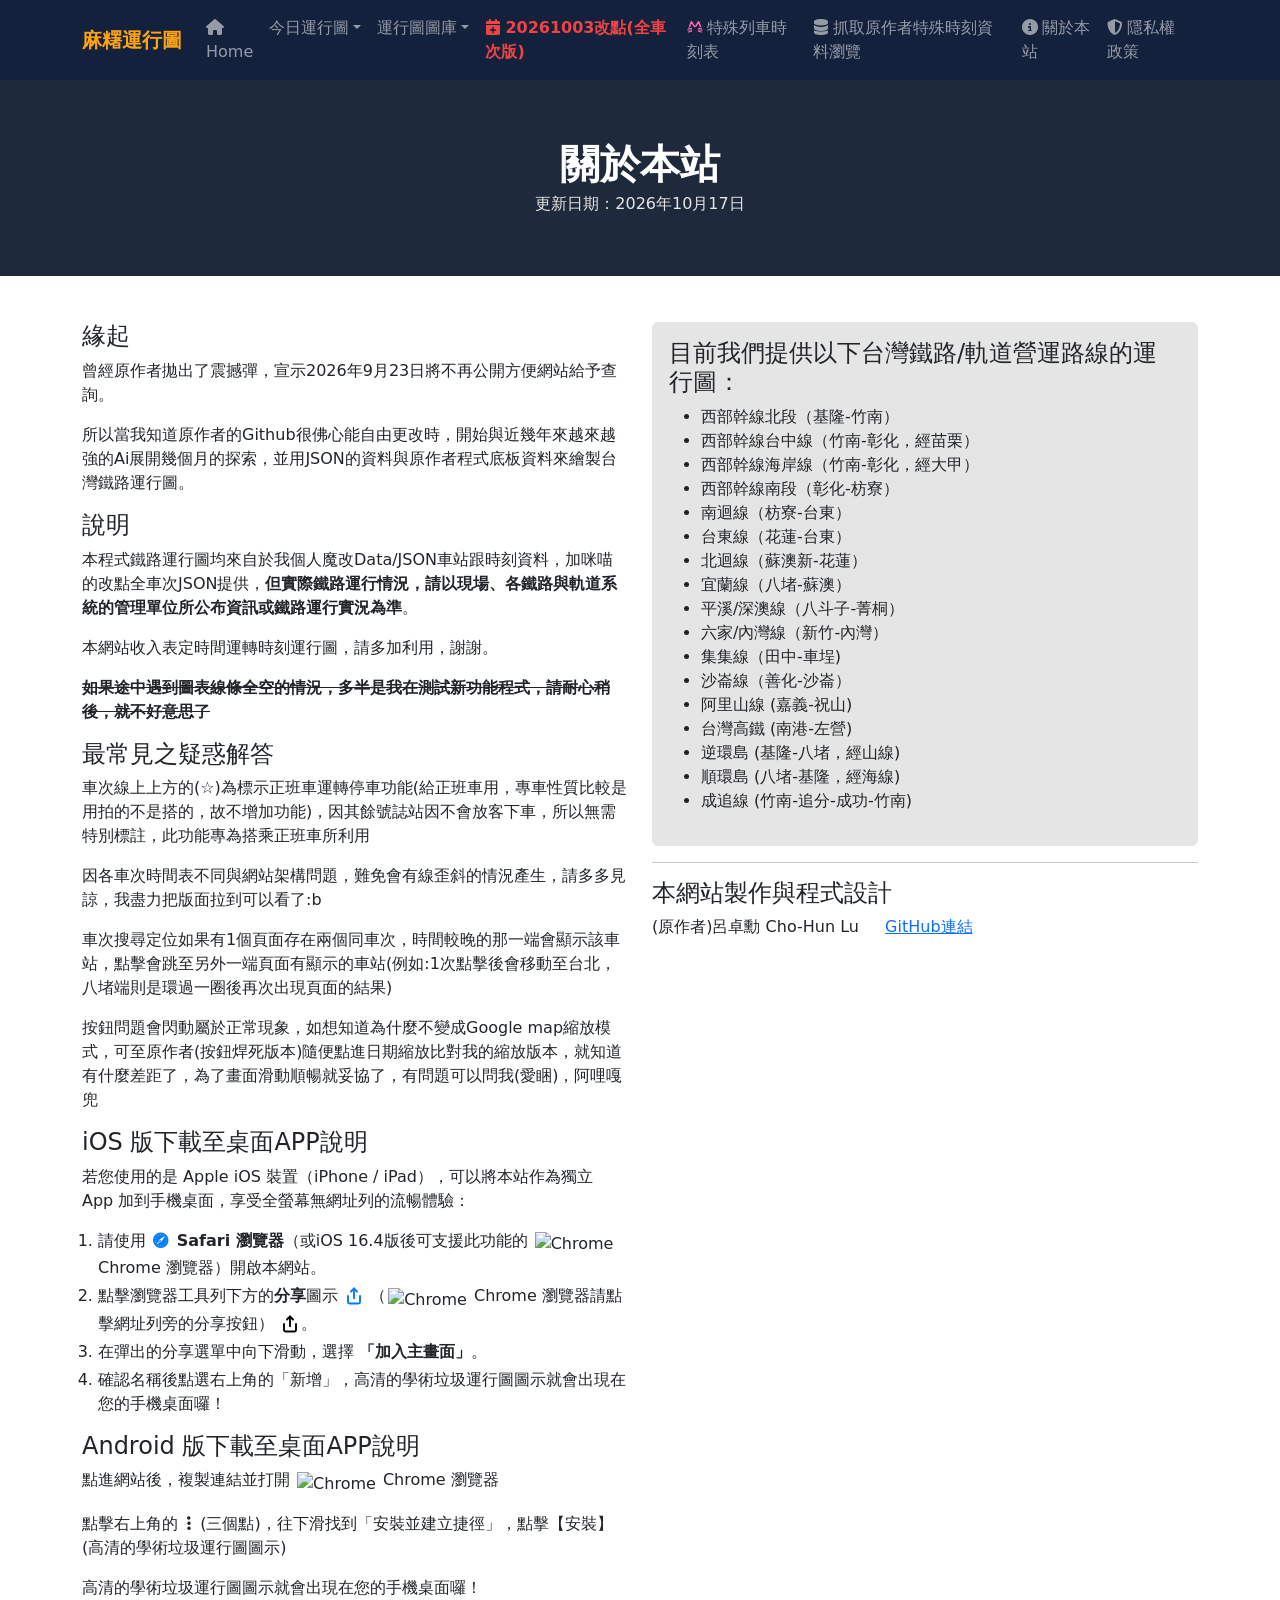
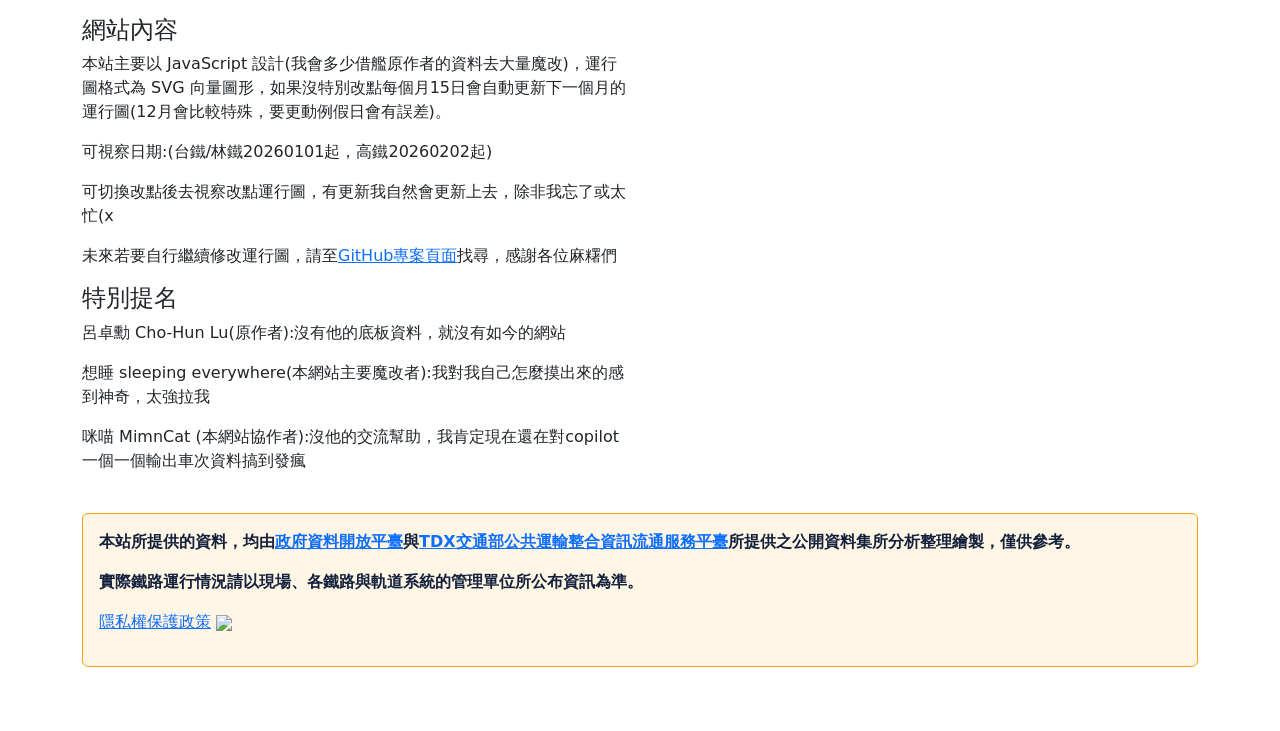
==== commit 5ecb772a: "關於本站修改 Updated the last modified date and clarified the update schedule for the running graphs." ====
--- a/about.html
+++ b/about.html
@@ -57,7 +57,7 @@
     <div class="hero-section">
         <div class="container text-center">
             <h1 class="fw-bold mb-1">關於本站</h1>
-            <p class="text-muted mb-0">更新日期：2026年06月06日</p>
+            <p class="text-muted mb-0">更新日期：2026年10月17日</p>
         </div>
     </div>
 
@@ -107,7 +107,7 @@
 <p>高清的學術垃圾運行圖圖示就會出現在您的手機桌面囉！</p>
 
                 <h4>網站內容</h4>
-                <p>本站主要以 JavaScript 設計(我會多少借艦原作者的資料去大量魔改)，運行圖格式為 SVG 向量圖形，個人不定時更新近一個月的運行圖。</p>
+                 <p>本站主要以 JavaScript 設計(我會多少借艦原作者的資料去大量魔改)，運行圖格式為 SVG 向量圖形，如果沒特別改點每個月15日會自動更新下一個月的運行圖(12月會比較特殊，要更動例假日會有誤差)。</p>
                 <p>可視察日期:(台鐵/林鐵20260101起，高鐵20260202起)</p>
                 <p>可切換改點後去視察改點運行圖，有更新我自然會更新上去，除非我忘了或太忙(x</p>
                 <p>未來若要自行繼續修改運行圖，請至<a href="https://github.com/mochi-artist/artist/" target="_blank">GitHub專案頁面</a>找尋，感謝各位麻糬們</p>
